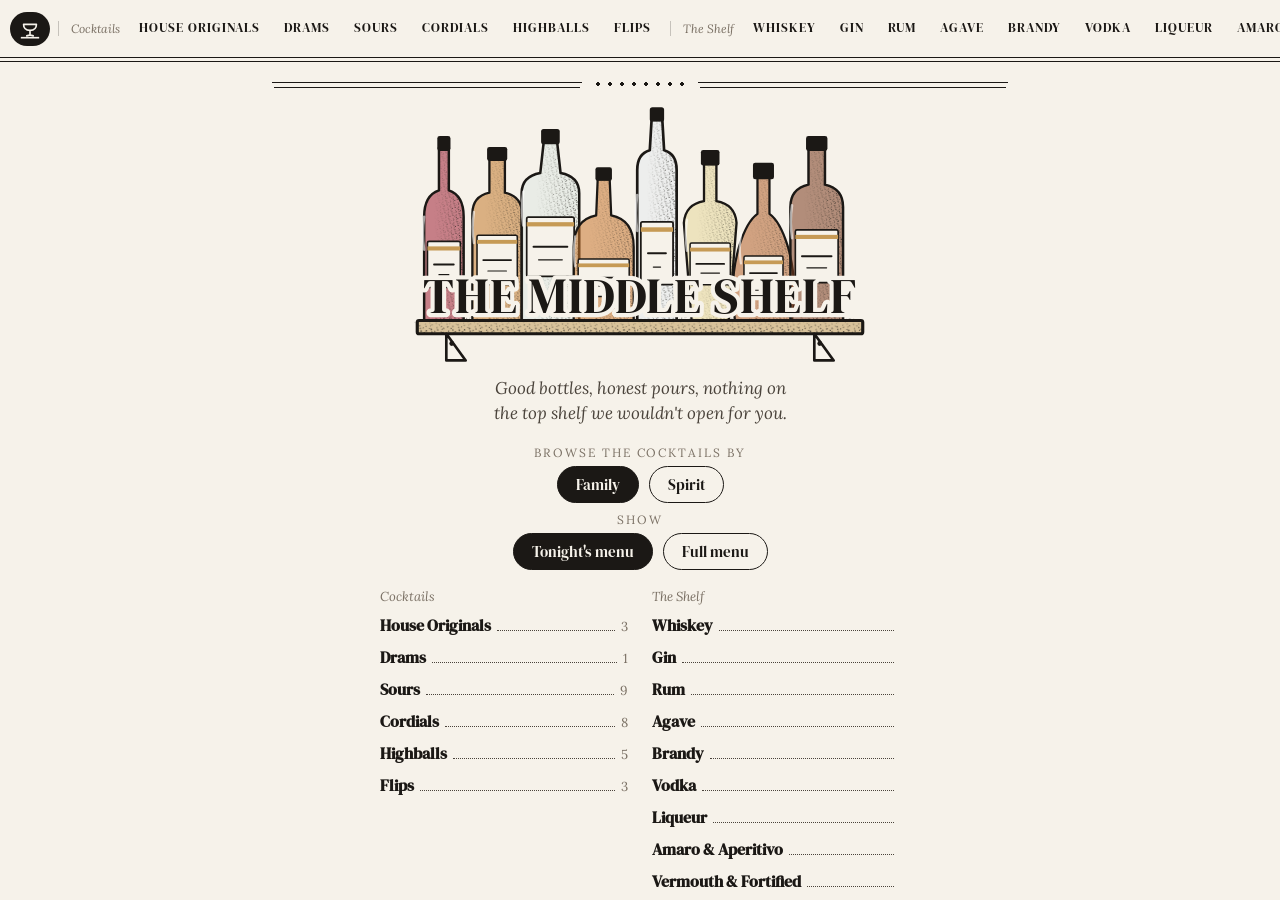
==== index.html @ ee6902f3 "Name the liquor type on menu bottles; keep martini and coupe shine inside the glass Ingredient lines" ====
<!doctype html>
<html lang="en">
<head>
  <meta charset="utf-8">
  <meta name="viewport" content="width=device-width, initial-scale=1, viewport-fit=cover">
  <meta name="theme-color" content="#f6f2ea">
  <title>The Middle Shelf</title>
  <meta name="description" content="Tonight's cocktails and what's open on the shelf.">
  <link rel="icon" href="data:image/svg+xml,<svg xmlns='http://www.w3.org/2000/svg' viewBox='0 0 100 100'><rect width='100' height='100' rx='20' fill='%23f6f2ea'/><path d='M22 30 Q22 60 50 62 Q78 60 78 30 Z M50 62 L50 82 M34 86 Q50 80 66 86' fill='none' stroke='%231b1815' stroke-width='6' stroke-linecap='round' stroke-linejoin='round'/><rect x='10' y='88' width='80' height='6' fill='%231b1815'/></svg>">
  <link rel="preconnect" href="https://fonts.googleapis.com">
  <link rel="preconnect" href="https://fonts.gstatic.com" crossorigin>
  <link href="https://fonts.googleapis.com/css2?family=DM+Serif+Display:ital@0;1&family=Lora:ital,wght@0,400..600;1,400..600&display=swap" rel="stylesheet">
  <link rel="stylesheet" href="assets/menu.css?v=14">
</head>
<body>
  <header class="top"><nav class="tabs" role="tablist" aria-label="Menu pages"></nav></header>
  <main class="track" aria-live="polite"><section class="page"><p class="loading">Pulling the menu…</p></section></main>

  <dialog class="detail" aria-label="Drink details">
    <button class="close" aria-label="Close">×</button>
    <div class="d-content"></div>
  </dialog>

  <script src="config.js?v=14"></script>
  <script src="data/snapshot.js?v=14"></script>
  <script src="assets/core.js?v=14"></script>
  <script src="assets/art.js?v=14"></script>
  <script src="assets/menu.js?v=14"></script>
</body>
</html>
---- assets/menu.css ----
:root {
  --paper: #f6f2ea;
  --paper-2: #efe9dd;
  --ink: #1b1815;
  --ink-2: #4a433b;
  --muted: #7a7064;
  --rule: rgba(27, 24, 21, .22);
  --gold: #c69a55;
  --display: "DM Serif Display", Georgia, serif;
  --serif: "Lora", Georgia, serif;
  --top: 58px;
  color-scheme: light;
}
* { box-sizing: border-box; }
html, body { margin: 0; height: 100%; }
body {
  background: var(--paper); color: var(--ink); font: 400 15px/1.5 var(--serif);
  overflow: hidden; -webkit-text-size-adjust: 100%;
}
a { color: inherit; }
button { font: inherit; color: inherit; }
.display, .logo-word, .arch-text {
  font-family: var(--display); font-weight: 400;
}
.logo-word { letter-spacing: .01em; }

/* ---------- Tabs ---------- */
.top {
  position: fixed; inset: 0 0 auto 0; height: var(--top); z-index: 10; background: var(--paper);
  border-bottom: 1.5px solid var(--ink); display: flex; align-items: center;
}
.top::after { /* thin second rule, like the frame */
  content: ""; position: absolute; left: 0; right: 0; bottom: -5px; border-bottom: 1px solid var(--ink);
}
.tabs { display: flex; align-items: center; gap: 2px; overflow-x: auto; padding: 0 10px; scrollbar-width: none; width: 100%; }
.tabs::-webkit-scrollbar { display: none; }
.tab {
  flex: none; appearance: none; border: 0; background: none; cursor: pointer; white-space: nowrap;
  font: 400 12.5px/1 var(--display);
  letter-spacing: .08em; text-transform: uppercase; padding: 9px 11px; border-radius: 999px;
}
.tab[aria-selected="true"] { background: var(--ink); color: var(--paper); }
.tab.home { padding: 6px 9px; }
.tab.home svg { width: 22px; height: 22px; display: block; }
.tgroup {
  flex: none; font: italic 12px var(--serif); color: var(--muted); padding: 0 6px 0 12px; margin-left: 6px;
  border-left: 1px solid var(--rule);
}

/* ---------- Pages (swipe sideways) ---------- */
.track {
  position: fixed; inset: calc(var(--top) + 5px) 0 0 0; display: flex; overflow-x: auto; overflow-y: hidden;
  scroll-snap-type: x mandatory; scrollbar-width: none; overscroll-behavior-x: contain;
}
.track::-webkit-scrollbar { display: none; }
.page {
  flex: 0 0 100%; height: 100%; overflow-y: auto; scroll-snap-align: start; scroll-snap-stop: always;
  overscroll-behavior-y: contain; padding-bottom: 40px;
}
.inner { max-width: 760px; margin: 0 auto; padding: 0 12px; }

/* ---------- Art-deco frame (cocktail pages) ---------- */
.frame { position: relative; border: 1.5px solid var(--ink); margin: 16px 0 10px; padding: 30px 10px; }
.frame::before { content: ""; position: absolute; inset: 6px; border: 1px solid var(--ink); pointer-events: none; }
.frame .c {
  position: absolute; width: 26px; height: 26px; border: 1px solid var(--ink); z-index: 1;
  background: radial-gradient(circle, var(--ink) 2.4px, transparent 2.9px) center / 100% 100% no-repeat, var(--paper);
}
.frame .tl { top: 6px; left: 6px; } .frame .tr { top: 6px; right: 6px; }
.frame .bl { bottom: 6px; left: 6px; } .frame .br { bottom: 6px; right: 6px; }
.frame .dots {
  position: absolute; left: 50%; transform: translateX(-50%); width: min(46%, 260px); height: 6px;
  background: radial-gradient(circle, var(--ink) 1.7px, transparent 2.1px) 0 0 / 12px 6px round no-repeat;
}
.frame .dots.t { top: 14px; } .frame .dots.b { bottom: 14px; }
.sheet {
  position: relative; border: 1.5px solid var(--ink); border-radius: 56px; padding: 26px 18px 30px;
  background: var(--paper);
}
@media (min-width: 620px) { .frame { padding: 34px 16px; } .sheet { padding: 30px 34px 36px; border-radius: 80px; } }

/* ---------- Minimal ornament (cover, shelf pages) ---------- */
.orn { display: flex; align-items: center; gap: 10px; margin: 18px 0; }
.orn::before, .orn::after { content: ""; flex: 1; border-top: 1px solid var(--ink); box-shadow: 0 3px 0 -2px var(--ink); height: 4px; }
.orn i {
  width: 96px; height: 6px; background: radial-gradient(circle, var(--ink) 1.7px, transparent 2.1px) 0 0 / 12px 6px round no-repeat;
}

/* ---------- Page header ---------- */
.arch { display: block; width: min(100%, 420px); margin: 0 auto -18px; overflow: visible; }
.scene { display: block; width: min(100%, 400px); margin: -10px auto 0; }
.blurb { text-align: center; margin: 4px auto 14px; max-width: 46ch; font-style: italic; color: var(--ink-2); }
.group-switch { display: flex; justify-content: center; gap: 6px; margin: 0 0 8px; font-size: 12.5px; color: var(--muted); }
.group-switch button {
  appearance: none; background: none; border: 1px solid var(--rule); border-radius: 999px; padding: 4px 10px; cursor: pointer;
  font-size: 12.5px; color: var(--ink-2);
}
.group-switch button[aria-pressed="true"] { border-color: var(--ink); color: var(--ink); background: var(--paper-2); }

/* ---------- Drinks ---------- */
.drinks { list-style: none; margin: 0; padding: 0; }
.drink {
  display: grid; gap: 3px 18px; padding: 16px 4px; border-top: 1px dashed var(--rule); cursor: pointer;
  border-radius: 6px; transition: background .15s;
}
.drink:first-child { border-top: 0; }
.drink:hover, .drink:focus-visible { background: var(--paper-2); outline: none; }
.dn { font-family: var(--display); font-weight: 400; font-size: 25px; line-height: 1.05; letter-spacing: -.005em; }
.house-mark {
  display: inline-block; vertical-align: 4px; margin-left: 6px; padding: 3px 7px 2px; border: 1px solid var(--ink); border-radius: 999px;
  font: 600 9.5px/1 var(--serif); letter-spacing: .14em; text-transform: uppercase;
}
.dd { margin: 2px 0 0; font-style: italic; color: var(--ink-2); }
.di { margin: 2px 0 0; font-size: 14.5px; }
.di .sep { color: var(--gold); padding: 0 4px; }
.dm { margin: 4px 0 0; font-size: 11px; letter-spacing: .14em; text-transform: uppercase; color: var(--muted); }
.dm .cam { color: var(--gold); letter-spacing: 0; }
@media (min-width: 620px) {
  .drink { grid-template-columns: minmax(170px, 36%) 1fr; align-items: baseline; }
  .dn { grid-row: span 4; }
}

/* ---------- Cover ---------- */
.cover { text-align: center; }
.logo { display: block; width: min(100%, 460px); margin: 6px auto 0; }
.tagline { font: italic 17px/1.45 var(--serif); max-width: 32ch; margin: 10px auto 18px; color: var(--ink-2); }
.choose { margin: 8px 0 4px; font-size: 12px; letter-spacing: .16em; text-transform: uppercase; color: var(--muted); }
.choice { display: flex; gap: 10px; justify-content: center; flex-wrap: wrap; margin-bottom: 8px; }
.choice button {
  appearance: none; cursor: pointer; background: var(--paper); border: 1.5px solid var(--ink); border-radius: 999px;
  padding: 10px 18px; font: 400 15px/1 var(--display);
}
.choice button[aria-pressed="true"] { background: var(--ink); color: var(--paper); }
.contents { display: grid; grid-template-columns: 1fr 1fr; gap: 6px 24px; text-align: left; max-width: 520px; margin: 18px auto 0; }
.contents h3 { grid-column: span 1; margin: 0 0 4px; font: italic 13px var(--serif); color: var(--muted); }
.contents ul { list-style: none; margin: 0; padding: 0; }
.contents li button {
  appearance: none; background: none; border: 0; padding: 5px 0; cursor: pointer; width: 100%; text-align: left;
  display: flex; gap: 6px; align-items: baseline; font: 600 16px var(--display);
}
.contents li button::after { content: ""; flex: 1; border-bottom: 1px dotted var(--ink-2); order: 1; }
.contents li button span { order: 2; font: 13px var(--serif); color: var(--muted); }
.swipe { margin: 22px 0 0; font: italic 13px var(--serif); color: var(--muted); }
.status { font-size: 12px; color: var(--muted); margin-top: 10px; }
.status .live::before { content: "●"; color: #6c9a52; margin-right: 6px; }
.status .stale::before { content: "●"; color: var(--gold); margin-right: 6px; }
.credit { font-size: 12px; color: var(--muted); margin-top: 4px; }

/* ---------- Shelf pages ---------- */
.intro { max-width: 58ch; margin: 6px auto 18px; color: var(--ink-2); text-align: center; }
.bottles { list-style: none; margin: 0 auto; padding: 0; max-width: 620px; }
.bottles li { padding: 12px 2px; border-top: 1px dashed var(--rule); }
.bottles li:first-child { border-top: 0; }
.bn { font: 400 19px/1.15 var(--display); }
.bs { display: block; margin-top: 2px; font-size: 10.5px; letter-spacing: .16em; text-transform: uppercase; color: var(--muted); }
.bnote { display: block; margin-top: 2px; font-style: italic; color: var(--ink-2); font-size: 14.5px; }
.last { margin-left: 8px; font: 600 9.5px/1 var(--serif); letter-spacing: .14em; text-transform: uppercase; color: var(--gold); vertical-align: 3px; }

/* ---------- Drink detail ---------- */
dialog.detail {
  width: min(560px, 100%); max-height: 92dvh; margin: auto auto 0; padding: 0; border: 1.5px solid var(--ink);
  border-radius: 28px 28px 0 0; background: var(--paper); color: var(--ink); overflow: auto;
}
@media (min-width: 620px) { dialog.detail { margin: auto; border-radius: 28px; } }
dialog.detail::backdrop { background: rgba(27, 24, 21, .45); }
.d-art { aspect-ratio: 5 / 4; display: grid; place-items: center; border-bottom: 1px solid var(--ink); background: var(--paper-2); }
.d-art img { width: 100%; height: 100%; object-fit: cover; }
.d-art .glass-art { height: 88%; width: auto; }
.d-body { padding: 18px 22px 26px; }
.d-body .dn { font-size: 34px; }
.spec { width: 100%; border-collapse: collapse; margin: 14px 0; }
.spec td { padding: 7px 0; border-bottom: 1px dashed var(--rule); vertical-align: baseline; }
.spec td.amt { width: 78px; white-space: nowrap; padding-right: 10px; font-weight: 600; font-variant-numeric: tabular-nums; }
.facts { display: grid; grid-template-columns: auto 1fr; gap: 5px 14px; margin: 0 0 14px; font-size: 14px; }
.facts dt { font-size: 10.5px; letter-spacing: .16em; text-transform: uppercase; color: var(--muted); padding-top: 3px; }
.facts dd { margin: 0; }
.close {
  position: sticky; top: 10px; float: right; margin: 10px 10px -48px 0; z-index: 2; width: 38px; height: 38px; border-radius: 50%;
  border: 1.5px solid var(--ink); background: var(--paper); font-size: 20px; line-height: 1; cursor: pointer;
}
.src { font-size: 13px; color: var(--muted); }
.loading { text-align: center; padding: 30vh 0; font: italic 18px var(--serif); color: var(--muted); }

/* ---------- Print: each page becomes a sheet ---------- */
@media print {
  @page { margin: 0.4in; }
  body { overflow: visible; background: #fff; }
  .top, .group-switch, .choice, .choose, .swipe, .status { display: none !important; }
  .track { position: static; display: block; overflow: visible; }
  .page { height: auto; overflow: visible; break-after: page; padding: 0; }
  .drink { break-inside: avoid; }
}

.inote { color: var(--muted); font-style: italic; }
.instr { margin: 0 0 14px; line-height: 1.55; }

/* ---------- Missing / subbed ingredients ---------- */
.tag { font: 600 9.5px/1 var(--serif); letter-spacing: .14em; text-transform: uppercase; white-space: nowrap; vertical-align: 1px; }
.tag.miss { color: #a33a2a; }
.tag.sub { color: var(--gold); }
.gift { margin: 6px 0 0; font-size: 13.5px; font-style: italic; color: #8a3a2a; }
.full-note { max-width: 40ch; margin: 4px auto 0; font: italic 14px/1.45 var(--serif); color: var(--ink-2); }

/* ---------- Shelf pages: one heading per type ---------- */
.stype { max-width: 620px; margin: 22px auto 0; }
.st-name {
  margin: 0; text-align: center; font: 400 21px/1.15 var(--display);
  padding-bottom: 6px; border-bottom: 1px solid var(--ink); box-shadow: 0 3px 0 -2px var(--ink);
}
.st-note { margin: 10px auto 4px; max-width: 46ch; text-align: center; font-style: italic; color: var(--ink-2); font-size: 14.5px; }
.stype .bottles li:first-child { border-top: 0; }

/* No lone last words: balance centered text, tidy body copy. */
.blurb, .intro, .tagline, .full-note, .st-note { text-wrap: balance; }
.dd, .di, .bnote, .gift, .instr { text-wrap: pretty; }

/* Favorite mark, next to the House mark */
.fav-mark {
  display: inline-block; vertical-align: 4px; margin-left: 6px; padding: 3px 7px 2px; border: 1px solid var(--gold); border-radius: 999px;
  font: 600 9.5px/1 var(--serif); letter-spacing: .14em; text-transform: uppercase; color: var(--gold); white-space: nowrap;
}
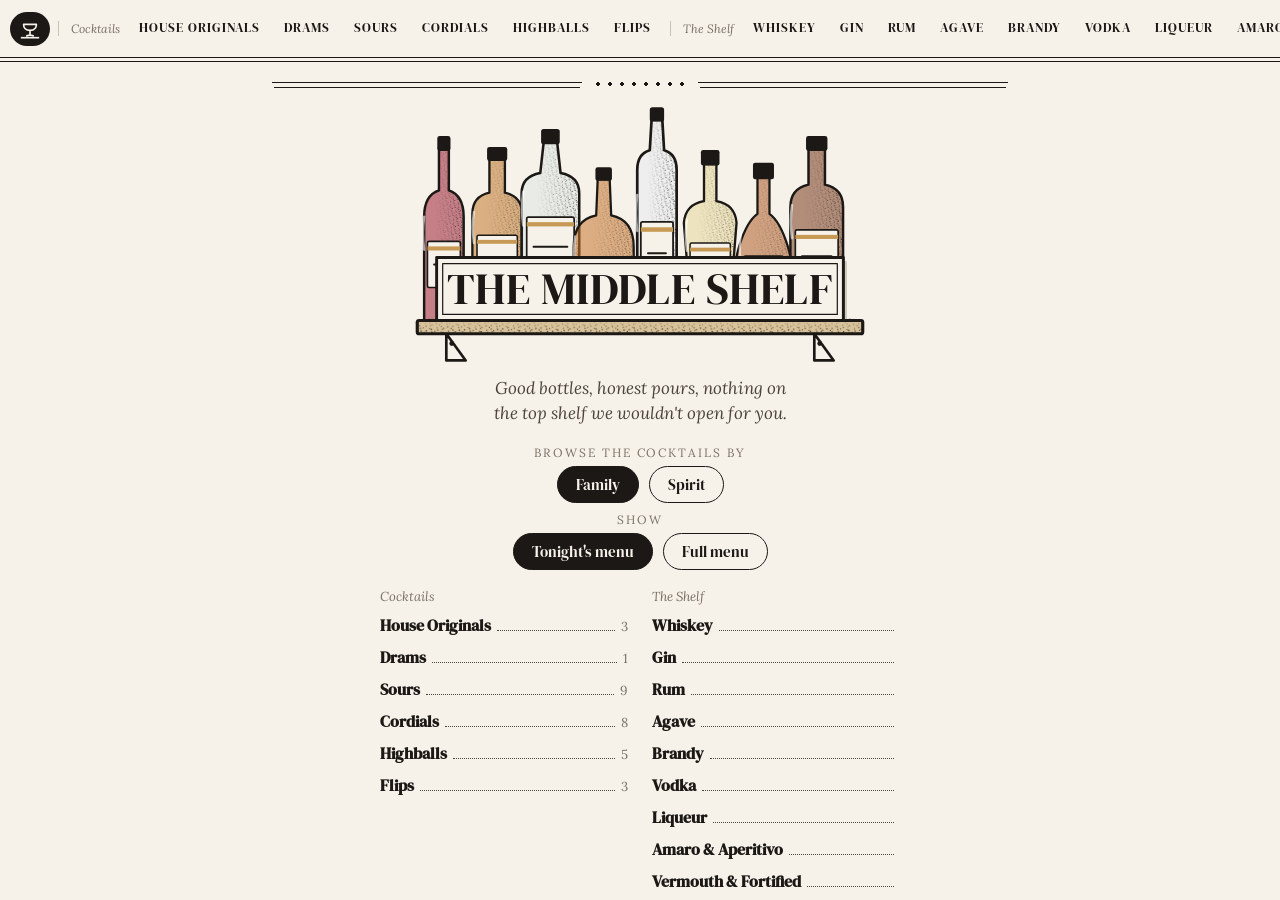
==== commit 0e387abb: "Put the logo words on a sign in front of the bottles; fix full-menu counts The lettering sat on the " ====
--- a/index.html
+++ b/index.html
@@ -10,7 +10,7 @@
   <link rel="preconnect" href="https://fonts.googleapis.com">
   <link rel="preconnect" href="https://fonts.gstatic.com" crossorigin>
   <link href="https://fonts.googleapis.com/css2?family=DM+Serif+Display:ital@0;1&family=Lora:ital,wght@0,400..600;1,400..600&display=swap" rel="stylesheet">
-  <link rel="stylesheet" href="assets/menu.css?v=14">
+  <link rel="stylesheet" href="assets/menu.css?v=15">
 </head>
 <body>
   <header class="top"><nav class="tabs" role="tablist" aria-label="Menu pages"></nav></header>
@@ -21,10 +21,10 @@
     <div class="d-content"></div>
   </dialog>
 
-  <script src="config.js?v=14"></script>
-  <script src="data/snapshot.js?v=14"></script>
-  <script src="assets/core.js?v=14"></script>
-  <script src="assets/art.js?v=14"></script>
-  <script src="assets/menu.js?v=14"></script>
+  <script src="config.js?v=15"></script>
+  <script src="data/snapshot.js?v=15"></script>
+  <script src="assets/core.js?v=15"></script>
+  <script src="assets/art.js?v=15"></script>
+  <script src="assets/menu.js?v=15"></script>
 </body>
 </html>
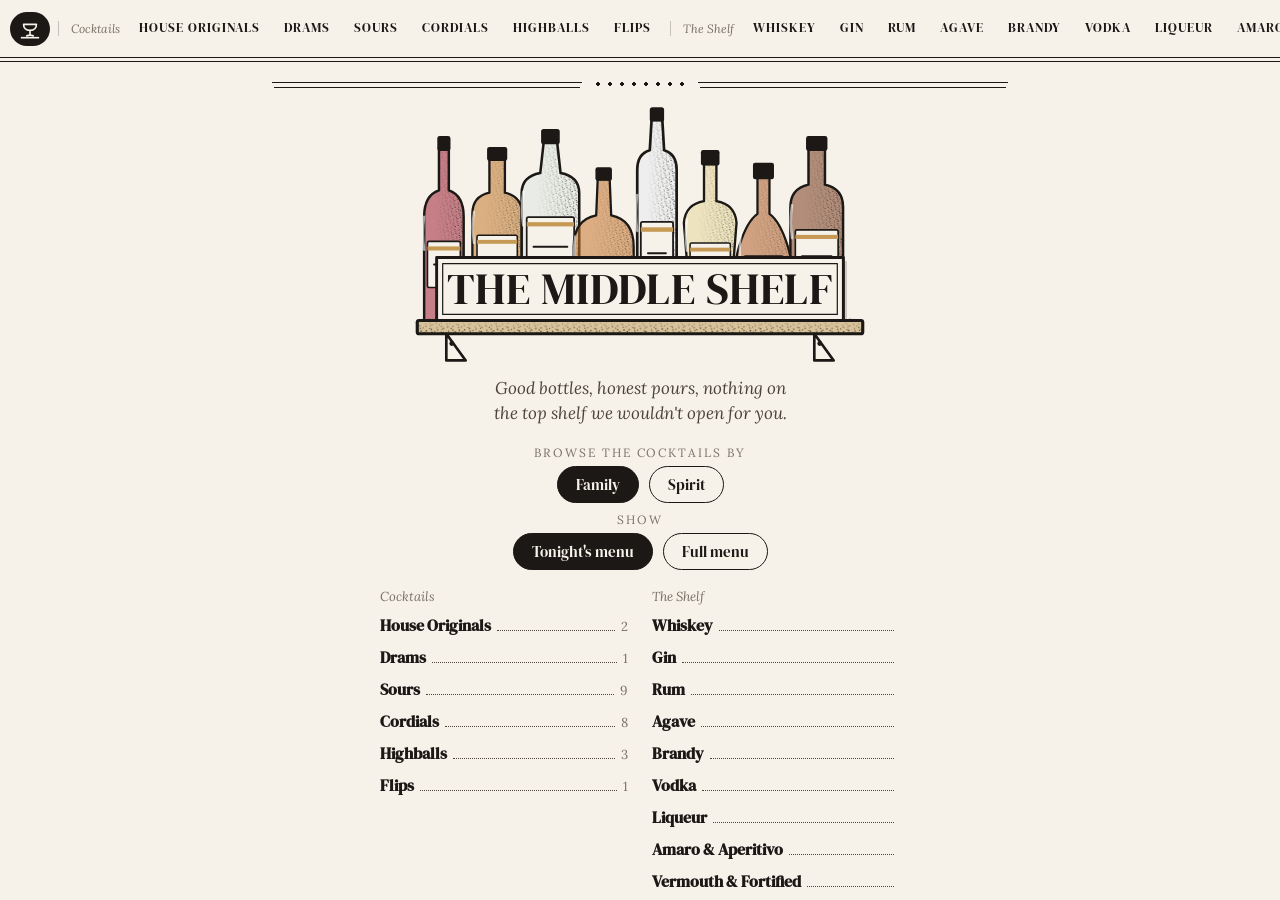
==== commit 1414bb2b: "Show Codex Recipes checked 'Add to menu' on the guest menu A new Codex Recipes tab lists every recip" ====
--- a/index.html
+++ b/index.html
@@ -10,7 +10,7 @@
   <link rel="preconnect" href="https://fonts.googleapis.com">
   <link rel="preconnect" href="https://fonts.gstatic.com" crossorigin>
   <link href="https://fonts.googleapis.com/css2?family=DM+Serif+Display:ital@0;1&family=Lora:ital,wght@0,400..600;1,400..600&display=swap" rel="stylesheet">
-  <link rel="stylesheet" href="assets/menu.css?v=15">
+  <link rel="stylesheet" href="assets/menu.css?v=16">
 </head>
 <body>
   <header class="top"><nav class="tabs" role="tablist" aria-label="Menu pages"></nav></header>
@@ -21,10 +21,10 @@
     <div class="d-content"></div>
   </dialog>
 
-  <script src="config.js?v=15"></script>
-  <script src="data/snapshot.js?v=15"></script>
-  <script src="assets/core.js?v=15"></script>
-  <script src="assets/art.js?v=15"></script>
-  <script src="assets/menu.js?v=15"></script>
+  <script src="config.js?v=16"></script>
+  <script src="data/snapshot.js?v=16"></script>
+  <script src="assets/core.js?v=16"></script>
+  <script src="assets/art.js?v=16"></script>
+  <script src="assets/menu.js?v=16"></script>
 </body>
 </html>
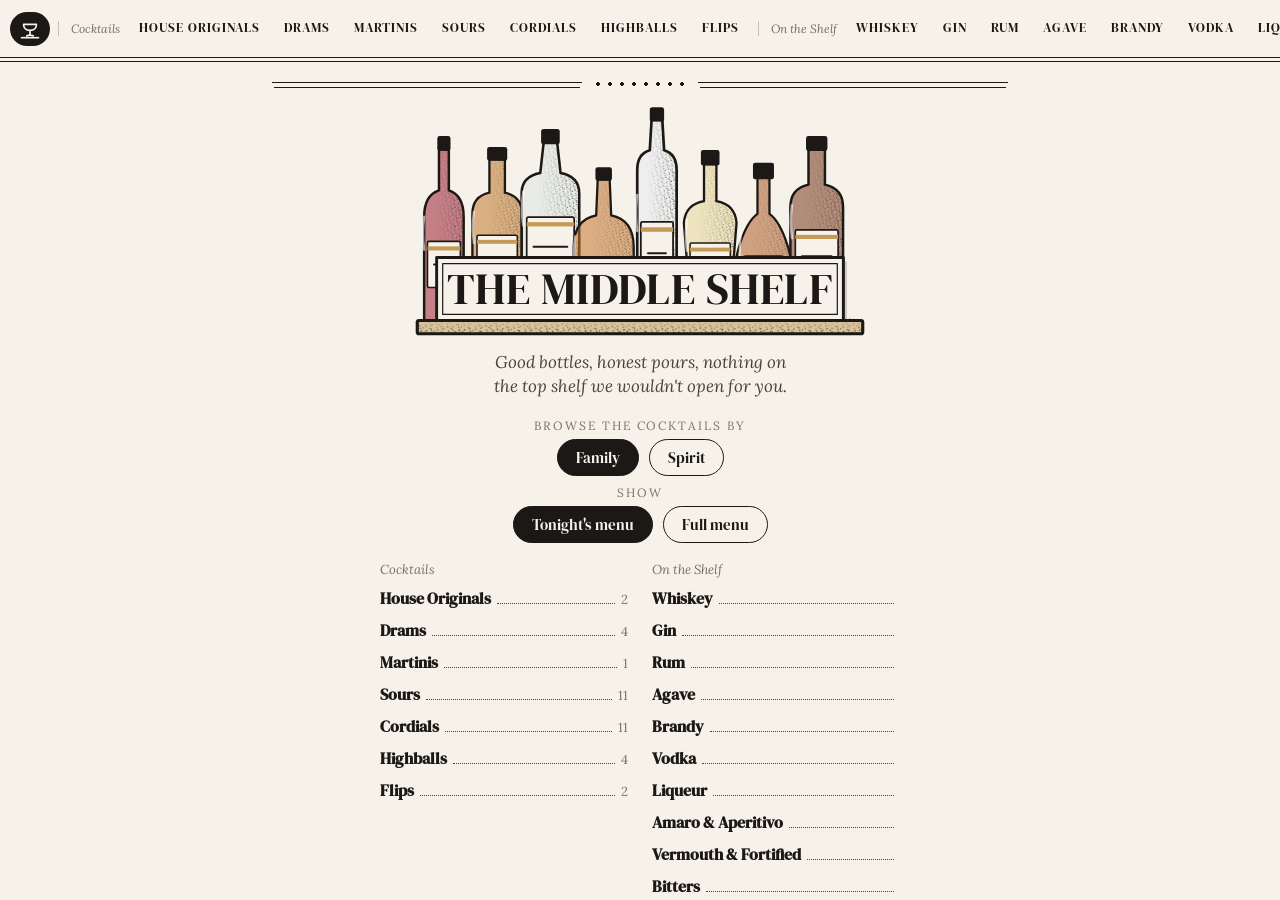
==== commit 33a806e6: "Fold chosen Codex drinks into Cocktails; grapefruit note; On the Shelf; no shelf brackets The Codex " ====
--- a/index.html
+++ b/index.html
@@ -10,7 +10,7 @@
   <link rel="preconnect" href="https://fonts.googleapis.com">
   <link rel="preconnect" href="https://fonts.gstatic.com" crossorigin>
   <link href="https://fonts.googleapis.com/css2?family=DM+Serif+Display:ital@0;1&family=Lora:ital,wght@0,400..600;1,400..600&display=swap" rel="stylesheet">
-  <link rel="stylesheet" href="assets/menu.css?v=16">
+  <link rel="stylesheet" href="assets/menu.css?v=17">
 </head>
 <body>
   <header class="top"><nav class="tabs" role="tablist" aria-label="Menu pages"></nav></header>
@@ -21,10 +21,10 @@
     <div class="d-content"></div>
   </dialog>
 
-  <script src="config.js?v=16"></script>
-  <script src="data/snapshot.js?v=16"></script>
-  <script src="assets/core.js?v=16"></script>
-  <script src="assets/art.js?v=16"></script>
-  <script src="assets/menu.js?v=16"></script>
+  <script src="config.js?v=17"></script>
+  <script src="data/snapshot.js?v=17"></script>
+  <script src="assets/core.js?v=17"></script>
+  <script src="assets/art.js?v=17"></script>
+  <script src="assets/menu.js?v=17"></script>
 </body>
 </html>
--- a/assets/menu.css
+++ b/assets/menu.css
@@ -199,6 +199,8 @@
 .tag.miss { color: #a33a2a; }
 .tag.sub { color: var(--gold); }
 .gift { margin: 6px 0 0; font-size: 13.5px; font-style: italic; color: #8a3a2a; }
+.advisory { margin: 6px 0 0; font-size: 12.5px; font-style: italic; color: var(--ink-2); }
+.advisory::before { content: "\26A0\FE0E  "; font-style: normal; }
 .full-note { max-width: 40ch; margin: 4px auto 0; font: italic 14px/1.45 var(--serif); color: var(--ink-2); }
 
 /* ---------- Shelf pages: one heading per type ---------- */
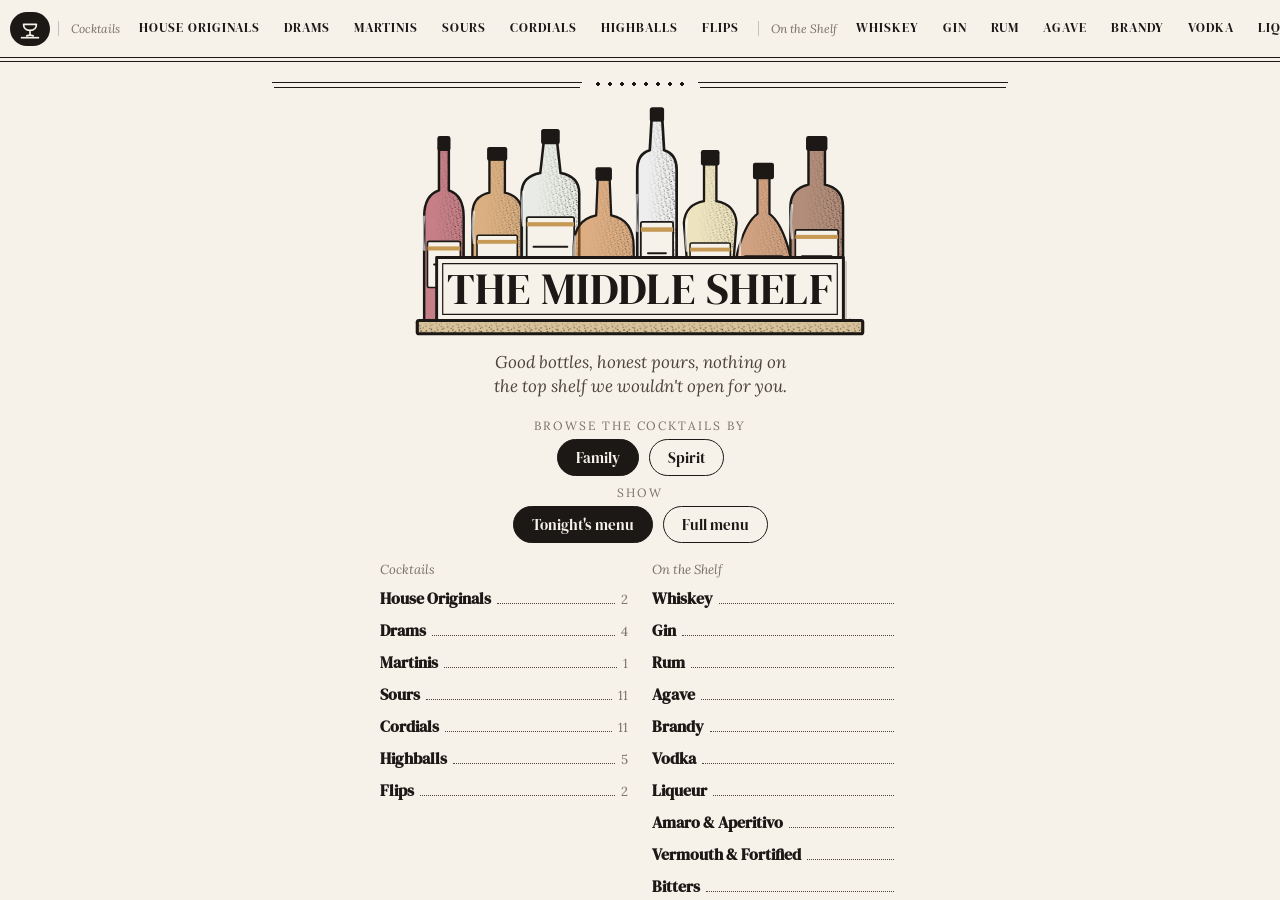
==== commit 045d3b6e: "Show 'or ...' ingredient notes inline; Suffering Bastard takes ginger ale A Recipe Ingredients note " ====
--- a/index.html
+++ b/index.html
@@ -10,7 +10,7 @@
   <link rel="preconnect" href="https://fonts.googleapis.com">
   <link rel="preconnect" href="https://fonts.gstatic.com" crossorigin>
   <link href="https://fonts.googleapis.com/css2?family=DM+Serif+Display:ital@0;1&family=Lora:ital,wght@0,400..600;1,400..600&display=swap" rel="stylesheet">
-  <link rel="stylesheet" href="assets/menu.css?v=17">
+  <link rel="stylesheet" href="assets/menu.css?v=21">
 </head>
 <body>
   <header class="top"><nav class="tabs" role="tablist" aria-label="Menu pages"></nav></header>
@@ -21,10 +21,10 @@
     <div class="d-content"></div>
   </dialog>
 
-  <script src="config.js?v=17"></script>
-  <script src="data/snapshot.js?v=17"></script>
-  <script src="assets/core.js?v=17"></script>
-  <script src="assets/art.js?v=17"></script>
-  <script src="assets/menu.js?v=17"></script>
+  <script src="config.js?v=21"></script>
+  <script src="data/snapshot.js?v=21"></script>
+  <script src="assets/core.js?v=21"></script>
+  <script src="assets/art.js?v=21"></script>
+  <script src="assets/menu.js?v=21"></script>
 </body>
 </html>
--- a/assets/menu.css
+++ b/assets/menu.css
@@ -116,8 +116,12 @@
 .dm { margin: 4px 0 0; font-size: 11px; letter-spacing: .14em; text-transform: uppercase; color: var(--muted); }
 .dm .cam { color: var(--gold); letter-spacing: 0; }
 @media (min-width: 620px) {
-  .drink { grid-template-columns: minmax(170px, 36%) 1fr; align-items: baseline; }
-  .dn { grid-row: span 4; }
+  /* Name on the left; everything else (however many notes a drink has) stacks on the right. */
+  .drink { grid-template-columns: minmax(170px, 36%) 1fr; align-items: baseline; row-gap: 0; }
+  .drink > .dn { grid-column: 1; grid-row: 1 / span 8; }
+  .drink > :not(.dn) { grid-column: 2; }
+  .drink > .dd, .drink > .di { margin-top: 3px; }
+  .drink > .dd:first-of-type { margin-top: 0; }
 }
 
 /* ---------- Cover ---------- */
@@ -201,6 +205,10 @@
 .gift { margin: 6px 0 0; font-size: 13.5px; font-style: italic; color: #8a3a2a; }
 .advisory { margin: 6px 0 0; font-size: 12.5px; font-style: italic; color: var(--ink-2); }
 .advisory::before { content: "\26A0\FE0E  "; font-style: normal; }
+/* In the drink detail, notes under the recipe table keep the same gap the table leaves above the instructions. */
+.d-body .spec + .gift, .d-body .spec + .advisory { margin-top: -4px; }
+.d-body .gift, .d-body .advisory { margin-bottom: 14px; line-height: 1.45; }
+.d-body .gift + .advisory { margin-top: -8px; }
 .full-note { max-width: 40ch; margin: 4px auto 0; font: italic 14px/1.45 var(--serif); color: var(--ink-2); }
 
 /* ---------- Shelf pages: one heading per type ---------- */
